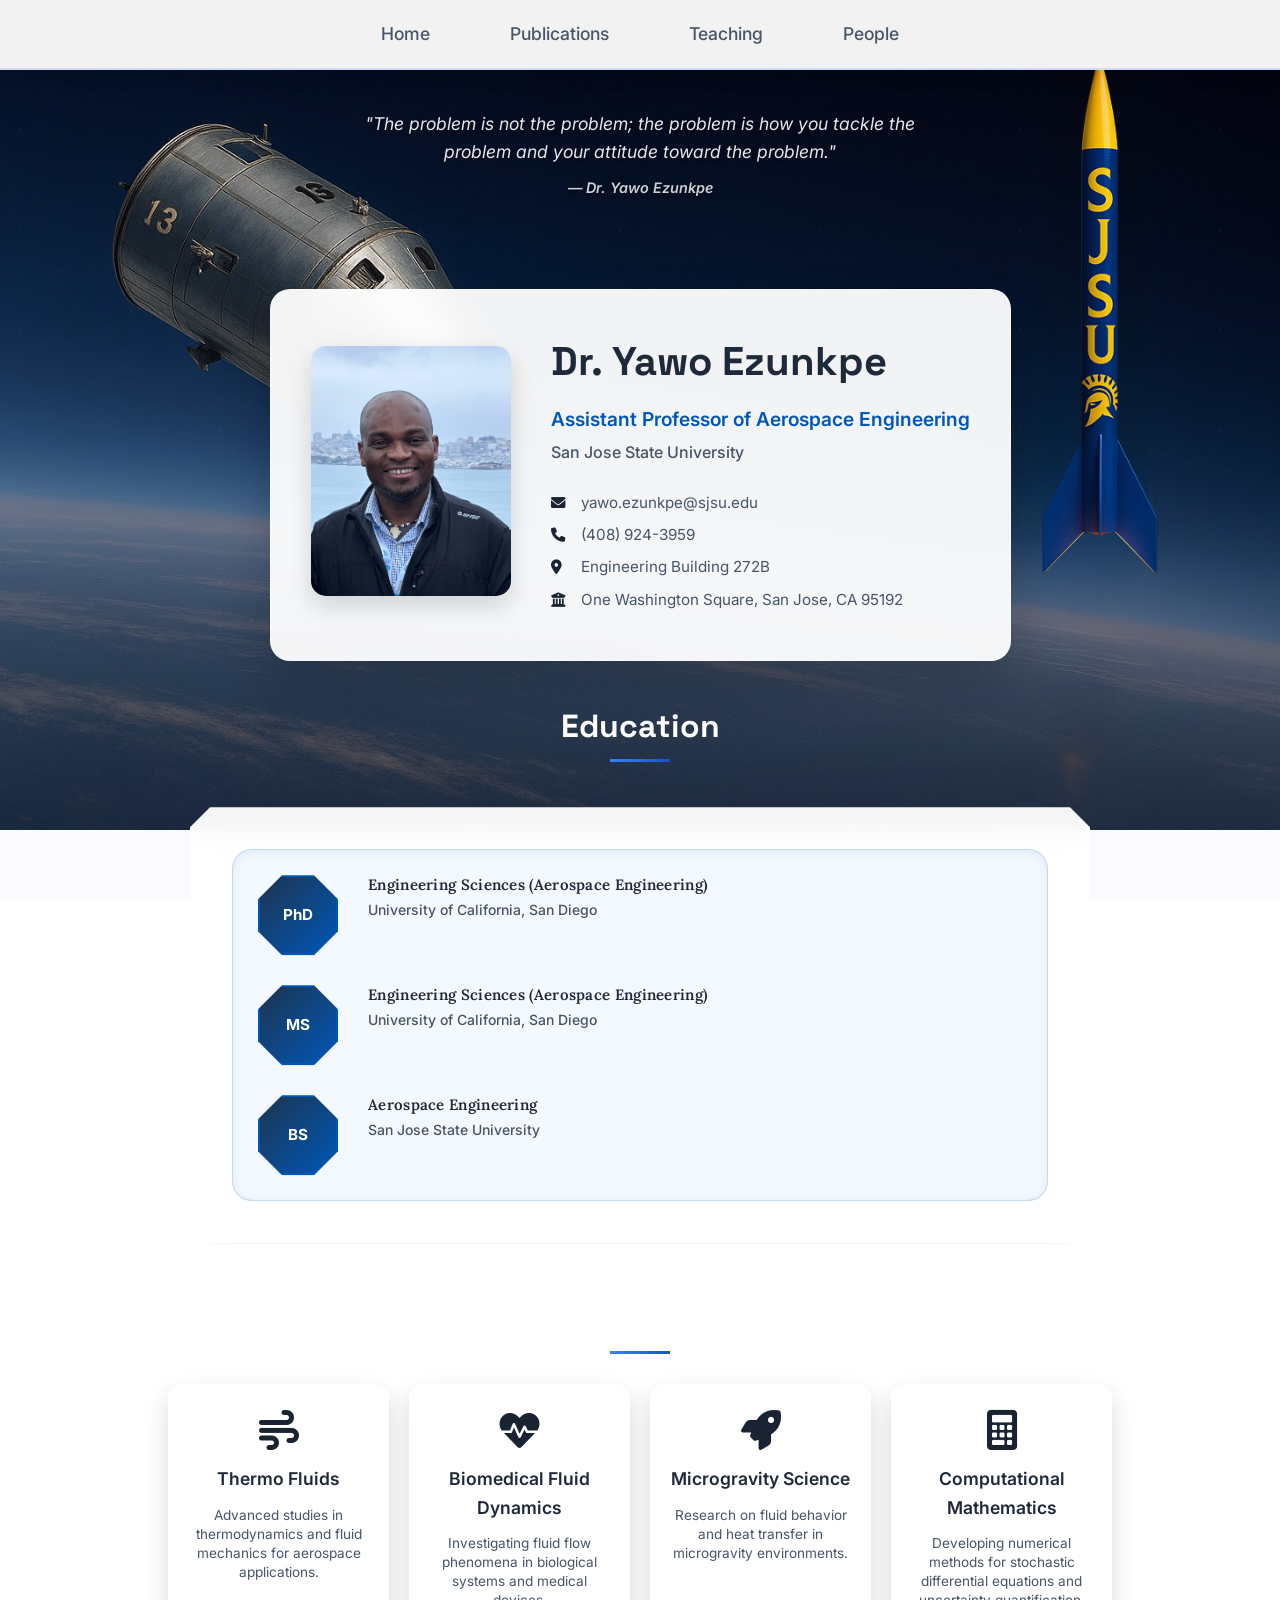
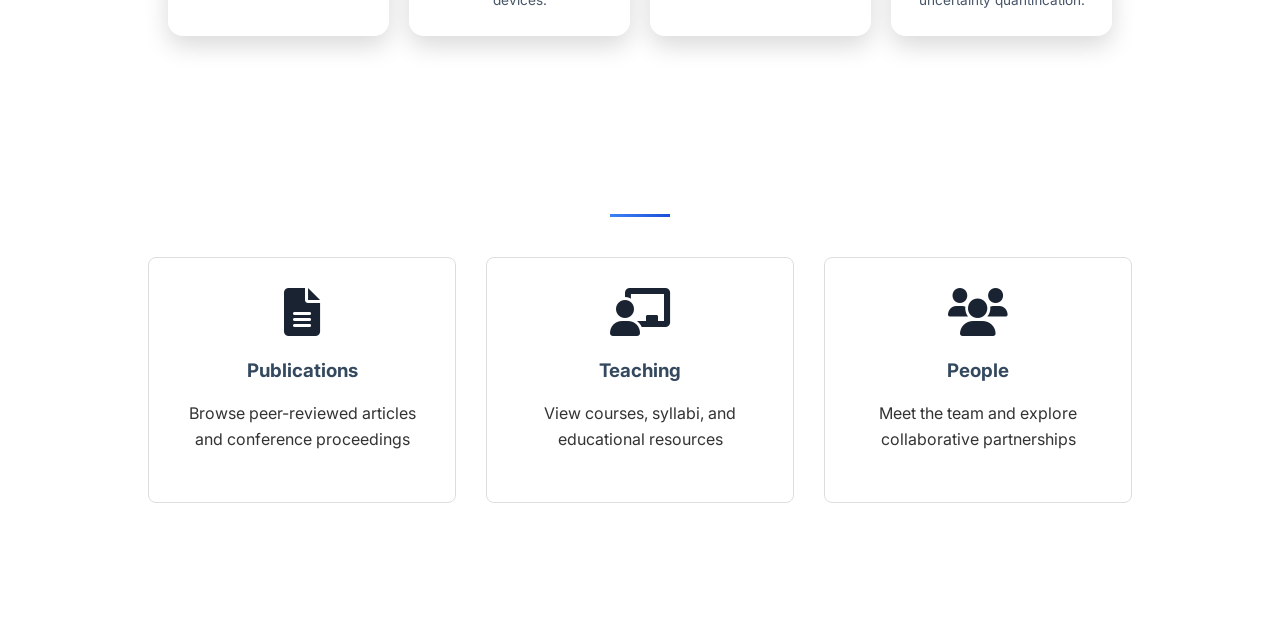
==== pages/index.html @ 95204a63 "Updates" ====
<!DOCTYPE html>
<html lang="en">
<head>
    <meta charset="UTF-8">
    <meta name="viewport" content="width=device-width, initial-scale=1.0">
    <title>Dr. Yawo Ezunkpe - Aerospace Engineering Faculty</title>
    <!-- OmniCMS Meta Tags -->
    <meta name="omnicms:title" content="Dr. Yawo Ezunkpe - Aerospace Engineering Faculty">
    <meta name="omnicms:description" content="Official faculty website for Dr. Yawo Ezunkpe, Assistant Professor of Aerospace Engineering at San Jose State University">
    <meta name="omnicms:keywords" content="aerospace engineering, professor, faculty, research, fluid dynamics, computational mathematics, SJSU">
    
    <!-- Stylesheets -->
    <link rel="preconnect" href="https://fonts.googleapis.com">
    <link rel="preconnect" href="https://fonts.gstatic.com" crossorigin>
    <link rel="preconnect" href="https://cdnjs.cloudflare.com" crossorigin>
    <link rel="stylesheet" href="../css/styles-new.css">
    <link rel="stylesheet" href="../css/formula-animation.css">
    <link rel="stylesheet" href="https://cdnjs.cloudflare.com/ajax/libs/font-awesome/6.0.0/css/all.min.css">
    <link href="https://fonts.googleapis.com/css2?family=Inter:wght@300;400;500;600;700&family=Lora:ital,wght@0,400;0,500;0,600;0,700;1,400;1,500&family=Space+Grotesk:wght@300;400;500;600;700&display=swap" rel="stylesheet">
    
</head>
<body>
    <!-- Space Background -->
    <div class="space-background">
    </div>
    <!-- Interactive elements -->
    <div class="contrail"></div>
    <div class="contrail"></div>
    <div class="site-wrapper">
    <header data-nav></header>

    <main>
        <div class="container">
            <div class="main-content">
                <!-- Hero Section with Professional Card -->
                <section class="hero-new">
                    <div class="hero-content">
                        <div class="quote-overlay">
                            <blockquote>
                                "The problem is not the problem; the problem is how you tackle the problem and your attitude toward the problem."
                                <cite>— Dr. Yawo Ezunkpe</cite>
                            </blockquote>
                        </div>

                        <div class="professor-card">
                            <div class="card-photo">
                                <img src="../assets/images/Professor.JPG" alt="Dr. Yawo Ezunkpe" class="professor-image" decoding="async" fetchpriority="high">
                            </div>
                            <div class="card-info">
                                <h1>Dr. Yawo Ezunkpe</h1>
                                <p class="title">Assistant Professor of Aerospace Engineering</p>
                                <p class="university">San Jose State University</p>
                                
                                <div class="contact-details">
                                    <p><i class="fas fa-envelope"></i> yawo.ezunkpe@sjsu.edu</p>
                                    <p><i class="fas fa-phone"></i> (408) 924-3959</p>
                                    <p><i class="fas fa-map-marker-alt"></i> Engineering Building 272B</p>
                                    <p><i class="fas fa-university"></i> One Washington Square, San Jose, CA 95192</p>
                                </div>
                            </div>
                        </div>

                        <!-- Education Section -->
                        <h2 class="education-title">Education</h2>
                        <div class="academic-overlay">
                            <div class="education-inner-container">
                                <div class="education-timeline">
                                    <div class="education-item">
                                        <div class="education-year">PhD</div>
                                        <div class="education-details">
                                            <h3>Engineering Sciences (Aerospace Engineering)</h3>
                                            <p>University of California, San Diego</p>
                                        </div>
                                    </div>
                                    <div class="education-item">
                                        <div class="education-year">MS</div>
                                        <div class="education-details">
                                            <h3>Engineering Sciences (Aerospace Engineering)</h3>
                                            <p>University of California, San Diego</p>
                                        </div>
                                    </div>
                                    <div class="education-item">
                                        <div class="education-year">BS</div>
                                        <div class="education-details">
                                            <h3>Aerospace Engineering</h3>
                                            <p>San Jose State University</p>
                                        </div>
                                    </div>
                                </div>
                            </div>
                        </div>
                    </div>
                </section>

                <!-- Research Focus Cards -->
                <section class="research-focus">
                    <h2>Research Focus</h2>
                    <div class="research-grid">
                        <div class="research-card">
                            <i class="fas fa-wind research-icon"></i>
                            <h3>Thermo Fluids</h3>
                            <p>Advanced studies in thermodynamics and fluid mechanics for aerospace applications.</p>
                        </div>
                        <div class="research-card">
                            <i class="fas fa-heartbeat research-icon"></i>
                            <h3>Biomedical Fluid Dynamics</h3>
                            <p>Investigating fluid flow phenomena in biological systems and medical devices.</p>
                        </div>
                        <div class="research-card">
                            <i class="fas fa-rocket research-icon"></i>
                            <h3>Microgravity Science</h3>
                            <p>Research on fluid behavior and heat transfer in microgravity environments.</p>
                        </div>
                        <div class="research-card">
                            <i class="fas fa-calculator research-icon"></i>
                            <h3>Computational Mathematics</h3>
                            <p>Developing numerical methods for stochastic differential equations and uncertainty quantification.</p>
                        </div>
                    </div>
                </section>

                <!-- Quick Links -->
                <section class="quick-links">
                    <h2>Explore My Work</h2>
                    <div class="links-grid">
                        <a href="publications.html" class="link-card">
                            <i class="fas fa-file-alt"></i>
                            <h3>Publications</h3>
                            <p>Browse peer-reviewed articles and conference proceedings</p>
                        </a>
                        <a href="teaching.html" class="link-card">
                            <i class="fas fa-chalkboard-teacher"></i>
                            <h3>Teaching</h3>
                            <p>View courses, syllabi, and educational resources</p>
                        </a>
                        <a href="people.html" class="link-card">
                            <i class="fas fa-users"></i>
                            <h3>People</h3>
                            <p>Meet the team and explore collaborative partnerships</p>
                        </a>
                    </div>
                </section>
            </div>
        </div>
    </main>

    </div>
    
    <script src="../js/navbar.js" defer></script>
    <script src="../js/main.js" defer></script>
    <script src="../js/aviation-theme.js" defer></script>
    <script src="../js/formula-animation.js" defer></script>
</body>
</html>
---- css/styles-new.css ----
/* Modern Aerospace Faculty Website Styles */

/* CSS Variables */
:root {
    --primary-color: #2c3e50;
    --secondary-color: #34495e;
    --accent-color: #0057b7;
    --accent-color-light: #6699cc;
    --text-color: #333;
    --light-bg: #f8f8f8;
    --light-gray: #e0e0e0;
    --border-color: #ddd;
    --max-width: 1024px;
    --sky-gradient: #000924;
    --equation-color: rgba(0, 87, 183, 0.9);
}

/* Reset and Base Styles */
* {
    margin: 0;
    padding: 0;
    box-sizing: border-box;
}

body {
    font-family: 'Inter', sans-serif;
    /*background: url('../assets/images/Background.png') no-repeat center center fixed;*/
    background: url('../assets/images/Background13.png') no-repeat center center fixed;
    background-position-y: -70px;

    /*background-color: #001F3F;*/
    /*background-color: #1F283B;*/
    /*background-color: #141C2F;*/
    background-size: cover;
    /*color: #ffffff;*/
    margin: 0;
    padding: 0;
    line-height: 1.6;
    min-height: 100vh;
    overflow-x: hidden;
}

/* Background Decoration */
.space-background {
    position: fixed;
    top: 0;
    left: 0;
    width: 100%;
    height: 100%;
    background: radial-gradient(ellipse at center, rgba(59, 130, 246, 0.05) 0%, rgba(99, 102, 241, 0.02) 100%);
    z-index: -2;
}

.space-background::before {
    content: '';
    position: absolute;
    top: 0;
    left: 0;
    width: 100%;
    height: 100%;
    background-image: 
        radial-gradient(2px 2px at 20px 30px, rgba(59, 130, 246, 0.1), transparent),
        radial-gradient(1px 1px at 40px 70px, rgba(99, 102, 241, 0.08), transparent),
        radial-gradient(1px 1px at 90px 40px, rgba(59, 130, 246, 0.06), transparent);
    background-repeat: repeat;
    background-size: 200px 100px;
    animation: twinkle 6s ease-in-out infinite alternate;
}

@keyframes twinkle {
    0% { opacity: 0.2; }
    100% { opacity: 0.8; }
}

/* Site Wrapper */
.site-wrapper {
    position: relative;
    min-height: 100vh;
    z-index: 1;
}

/* Navigation */
.main-navigation {
    background: rgba(255, 255, 255, 0.95);
    backdrop-filter: blur(10px);
    border-bottom: 2px solid rgba(59, 130, 246, 0.2);
    position: sticky;
    top: 0;
    z-index: 100;
    box-shadow: 0 2px 20px rgba(0, 0, 0, 0.1);
}

.main-navigation ul {
    display: flex;
    justify-content: center;
    list-style: none;
    padding: 20px 0;
    margin: 0;
}

.main-navigation li {
    margin: 0 25px;
}

.main-navigation a {
    color: #475569;
    text-decoration: none;
    font-weight: 500;
    font-size: 1.1rem;
    padding: 10px 15px;
    border-radius: 5px;
    transition: all 0.3s ease;
    position: relative;
}

.main-navigation a:hover,
.main-navigation a.active {
    color: #1e293b;
    background: rgba(59, 130, 246, 0.1);
    box-shadow: 0 0 15px rgba(59, 130, 246, 0.2);
}

/* Quote Section */
.site-quote {
    text-align: center;
    padding: 30px 20px;
    background: rgba(59, 130, 246, 0.05);
    border-bottom: 1px solid rgba(59, 130, 246, 0.1);
}

.site-quote blockquote {
    font-family: 'Lora', serif;
    font-style: italic;
    font-size: 1.2rem;
    color: #475569;
    max-width: 800px;
    margin: 0 auto;
}

.site-quote cite {
    display: block;
    margin-top: 10px;
    font-size: 1rem;
    color: #3b82f6;
    font-weight: 600;
}

/* Floating Equation */
.pde-top-right {
    position: fixed;
    top: 120px;
    right: 30px;
    z-index: 50;
    background: rgba(255, 255, 255, 0.95);
    border: 1px solid rgba(59, 130, 246, 0.2);
    border-radius: 10px;
    padding: 15px;
    backdrop-filter: blur(10px);
    animation: float 6s ease-in-out infinite;
    box-shadow: 0 4px 20px rgba(0, 0, 0, 0.1);
}

.equation-title {
    font-size: 0.8rem;
    color: #3b82f6;
    text-transform: uppercase;
    letter-spacing: 1px;
    margin-bottom: 5px;
}

.pde-equation-main {
    font-size: 1.2rem;
    color: #1e293b;
}

.pde-caption-main {
    font-size: 0.7rem;
    color: #64748b;
    margin-top: 5px;
}

@keyframes float {
    0%, 100% { transform: translateY(0px); }
    50% { transform: translateY(-10px); }
}

/* Container */
.container {
    max-width: var(--max-width);
    margin: 0 auto;
    padding: 0 20px;
}

/* Main Content */
.main-content {
    padding: 10px 0;
}

/* New Hero Section with Aerospace Theme */
.hero-new {
    position: relative;
    padding: 0px 10px;
    display: flex;
    justify-content: center;
    align-items: center;
    width: 100%;
}

.hero-content {
    display: flex;
    flex-direction: column;
    align-items: center;
    gap: 40px;
    width: 100%;
    max-width: 900px; /* Adjusted max-width */
}

.quote-overlay {
    text-align: center;
    width: 100%;
    max-width: 700px; /* Constrain quote width */
    margin: 0 auto 20px auto; /* Center horizontally and add space below */
    padding: 30px 20px; /* Add padding for better spacing */
}

.quote-overlay blockquote {
    color: rgba(255, 255, 255, 0.9);
    font-size: 1.1rem;
    font-style: italic;
    max-width: 600px;
    margin: 0 auto;
    text-shadow: 0 2px 4px rgba(0, 0, 0, 0.3);
}

.quote-overlay cite {
    display: block;
    margin-top: 10px;
    color: rgba(255, 255, 255, 0.8);
    font-size: 0.9rem;
    font-weight: 600;
}


.professor-card {
    background: rgba(255, 255, 255, 0.95);
    backdrop-filter: blur(15px);
    border-radius: 20px;
    padding: 40px;
    box-shadow: 0 25px 50px rgba(0, 0, 0, 0.2);
    border: 1px solid rgba(255, 255, 255, 0.3);
    display: flex;
    gap: 40px;
    align-items: center;
    max-width: 800px;
    z-index: 3;
    position: relative;
}

.card-photo {
    flex: 0 0 200px;
}

.professor-image {
    width: 200px;
    height: 250px;
    object-fit: cover;
    border-radius: 15px;
    box-shadow: 0 10px 25px rgba(0, 0, 0, 0.15);
}

.card-info {
    flex: 1;
}

.card-info h1 {
    font-family: 'Space Grotesk', sans-serif;
    font-size: 2.5rem;
    color: #1e293b;
    margin-bottom: 10px;
    font-weight: 700;
}

.card-info .title {
    font-size: 1.2rem;
    color: #0057b7;
    font-weight: 600;
    margin-bottom: 5px;
}

.card-info .university {
    font-size: 1rem;
    color: #475569;
    margin-bottom: 25px;
    font-weight: 500;
}

.contact-details p {
    display: flex;
    align-items: center;
    margin-bottom: 8px;
    color: #475569;
    font-size: 0.95rem;
}

.contact-details i {
    width: 18px;
    margin-right: 12px;
    color: #1a2332;
    font-size: 0.9rem;
}

/* Academic Background Overlay */
.academic-overlay {
    background: rgba(255, 255, 255, 0.95);
    backdrop-filter: blur(15px);
    padding: 30px;
    max-width: 900px;
    width: 100%;
    z-index: 10;
    height: fit-content;
    position: relative;
    /* Creative hexagonal shape */
    clip-path: polygon(20px 0%, calc(100% - 20px) 0%, 100% 20px, 100% calc(100% - 20px), calc(100% - 20px) 100%, 20px 100%, 0% calc(100% - 20px), 0% 20px);
    box-shadow: 0 15px 35px rgba(0, 0, 0, 0.2);
    border: 2px solid rgba(255, 255, 255, 0.3);
}

.education-inner-container {
    background: rgba(240, 248, 255, 0.8);
    backdrop-filter: blur(10px);
    border-radius: 20px;
    padding: 25px;
    margin: 10px;
    box-shadow: inset 0 2px 10px rgba(0, 87, 183, 0.1);
    border: 1px solid rgba(0, 87, 183, 0.2);
    position: relative;
}
/* .academic-overlay h2 {
    color: rgba(255, 255, 255, 0.9);
    font-size: 1.5rem;
    margin-bottom: 20px;
    font-weight: 600;
}

 .academic-overlay .education-timeline {
    display: flex;
    justify-content: center;
    gap: 60px;
}

.academic-overlay .education-item {
    display: flex;
    flex-direction: column;
    align-items: center;
    text-align: center;
    gap: 15px;
}*/

.academic-overlay .education-year {
    background: linear-gradient(135deg, #1d354f 0%, #0057b7 100%);
    color: #ffffff;
    border: 2px solid #0057b7;
    width: 80px;
    height: 80px;
    display: flex;
    align-items: center;
    justify-content: center;
    font-size: 0.95rem;
    text-align: center;
    font-weight: 700;
    position: relative;
    /* Creative hexagon shape */
    clip-path: polygon(30% 0%, 70% 0%, 100% 30%, 100% 70%, 70% 100%, 30% 100%, 0% 70%, 0% 30%);
    box-shadow: 0 8px 20px rgba(29, 53, 79, 0.4);
    transition: all 0.3s ease;
}

.academic-overlay .education-year:hover {
    transform: scale(1.1) rotate(5deg);
    box-shadow: 0 12px 30px rgba(29, 53, 79, 0.6);
}


.academic-overlay .education-details h3 {
    color: #1e293b;
    font-size: 15px;
    margin-bottom: 5px;
    font-weight: 600;
    line-height: 1.3;
    font-family: 'Lora', serif;
    letter-spacing: 0.02em;
}

.academic-overlay .education-details p {
    color: #475569;
    font-size: 14px;
    font-weight: 500;
    line-height: 1.4;
    font-family: 'Inter', sans-serif;
    margin: 0;
}

/* Hero Section */
.hero-section {
    margin-bottom: 40px;
}

.faculty-profile {
    background: rgba(255, 255, 255, 0.8);
    border-radius: 15px;
    padding: 40px;
    border: 1px solid rgba(226, 232, 240, 0.5);
    backdrop-filter: blur(10px);
    box-shadow: 0 8px 32px rgba(0, 0, 0, 0.1);
}

.profile-columns {
    display: flex;
    gap: 40px;
    align-items: flex-start;
}

.profile-left {
    flex: 0 0 300px;
}

.profile-photo {
    border-radius: 15px;
    overflow: hidden;
    box-shadow: 0 10px 30px rgba(0, 87, 183, 0.3);
}

.profile-photo img {
    width: 100%;
    height: auto;
    display: block;
}

.profile-right {
    flex: 1;
}

.profile-right h1 {
    font-family: 'Space Grotesk', sans-serif;
    font-size: 2.5rem;
    color: #1e293b;
    margin-bottom: 10px;
    font-weight: 600;
}

.professor-title {
    font-size: 1.2rem;
    color: #3b82f6;
    margin-bottom: 30px;
    line-height: 1.4;
}

.contact-info p {
    display: flex;
    align-items: center;
    margin-bottom: 10px;
    color: #475569;
}

.contact-info i {
    width: 20px;
    margin-right: 10px;
    color: #1a2332;
}

.contact-info a {
    color: #3b82f6;
    text-decoration: none;
}

.contact-info a:hover {
    color: #1e40af;
}

/* Aerospace Visual */
.aerospace-visual {
    height: 60px;
    margin: 40px 0;
    position: relative;
    overflow: hidden;
}

.flow-lines {
    position: absolute;
    top: 50%;
    left: 0;
    width: 100%;
    height: 2px;
    background: linear-gradient(90deg, transparent, rgba(0, 87, 183, 0.5), transparent);
    animation: flow 3s ease-in-out infinite;
}

@keyframes flow {
    0% { transform: translateX(-100%); }
    100% { transform: translateX(100%); }
}

/* Section Styles */
section {
    margin-bottom: 50px;
}

section h2 {
    font-family: 'Space Grotesk', sans-serif;
    font-size: 2rem;
    color: #ffffff;
    margin-bottom: 30px;
    position: relative;
    padding-bottom: 10px;
}

.education-title {
    margin-bottom: 5px;
}

.research-overview-title::after {
    display: none;
}

section h2::after {
    content: '';
    position: absolute;
    bottom: 0;
    left: 50%;
    transform: translateX(-50%);
    width: 60px;
    height: 3px;
    background: linear-gradient(90deg, #3b82f6, #1d4ed8);
}

.hero-section h2:nth-of-type(2)::after {
    display: none;
}


/* Research Focus Cards */
.research-focus {
    position: relative;
    z-index: 4;
    padding: 0 20px;
    text-align: center;
    
}

.research-grid {
    display: grid;
    grid-template-columns: repeat(4, 1fr);
    gap: 20px;
    max-width: 1000px;
    margin: 0 auto;
}

.research-card {
    background: rgba(255, 255, 255, 0.95);
    backdrop-filter: blur(15px);
    padding: 25px 20px;
    border-radius: 15px;
    text-align: center;
    transition: transform 0.3s ease, box-shadow 0.3s ease;
    border: 1px solid rgba(255, 255, 255, 0.3);
    box-shadow: 0 10px 25px rgba(0, 0, 0, 0.15);
}

.research-card:hover {
    transform: translateY(-8px);
    box-shadow: 0 15px 35px rgba(0, 0, 0, 0.2);
}

.research-icon {
    font-size: 2.5rem;
    color: #1a2332;
    margin-bottom: 15px;
}

.research-card h3 {
    font-size: 1.1rem;
    color: #1e293b;
    margin-bottom: 12px;
    font-weight: 600;
}

.research-card p {
    color: #475569;
    font-size: 0.85rem;
    line-height: 1.4;
}

/* Education Timeline */
.education-timeline {
    display: flex;
    flex-direction: column;
    gap: 30px;
}

.education-item {
    display: flex;
    gap: 30px;
    align-items: flex-start;
}

.education-year {
    flex: 0 0 80px;
    background: rgba(26, 35, 50, 0.1);
    color: #1a2332;
    padding: 10px;
    border-radius: 8px;
    text-align: center;
    font-weight: 600;
    border: 1px solid rgba(59, 130, 246, 0.2);
}

.education-details h3 {
    color: #1e293b;
    margin-bottom: 5px;
}

.education-details p {
    color: #1a2332;
}

/* Publications Styles */
.publications-content h2 {
    color: #1e293b;
    border-bottom: 1px solid #ddd;
    padding-bottom: 10px;
    margin-bottom: 25px;
    margin-top: 30px;
    font-family: 'Lora', serif;
    font-size: 24px;
    font-weight: 500;
    letter-spacing: 0.03em;
}

.publications-intro {
    margin-bottom: 2.5rem;
    font-family: 'Inter', sans-serif;
    line-height: 1.6;
    color: #475569;
    max-width: 95%;
    font-size: 14.5px;
}

.publications-intro a {
    color: #0057b7;
    text-decoration: none;
    transition: color 0.2s ease;
}

.publications-intro a:hover {
    text-decoration: underline;
}

.publication-section {
    margin-top: 20px;
}

.publication-list {
    list-style: none;
    padding-left: 0;
    font-size: 14px;
    font-family: 'Inter', sans-serif;
    color: #475569;
}

.publication-list li {
    position: relative;
    padding: 0.6rem 0;
    margin-bottom: 0.7rem;
    line-height: 1.5;
    border-bottom: 1px dotted #eaeaea;
    color: #475569;
}

.publication-list li:last-child {
    border-bottom: none;
}

.publication-list li strong {
    font-weight: 600;
    margin-bottom: 0.2rem;
    font-family: 'Lora', serif;
    letter-spacing: 0.02em;
    font-size: 15px;
    color: #1e293b;
}

.publication-list em {
    font-style: italic;
    font-family: 'Inter', sans-serif;
    font-size: 0.9em;
    color: #64748b;
    font-weight: 500;
}

.publication-list a {
    color: #0057b7;
    text-decoration: none;
    transition: color 0.2s ease;
}

.publication-list a:hover {
    text-decoration: underline;
}

/* Quick Links */
.quick-links {
    padding: 60px 0;
    margin-top: 60px;
}

.quick-links h2 {
    text-align: center;
    margin-bottom: 40px;
    color: #ffffff;
}

.links-grid {
    display: grid;
    grid-template-columns: repeat(auto-fit, minmax(250px, 1fr));
    gap: 30px;
}

.link-card {
    background: white;
    padding: 30px;
    border-radius: 8px;
    text-align: center;
    transition: transform 0.3s ease, box-shadow 0.3s ease;
    border: 1px solid var(--border-color);
    text-decoration: none;
}

.link-card:hover {
    transform: translateY(-5px);
    box-shadow: 0 10px 30px rgba(0, 0, 0, 0.1);
}

.link-card i {
    font-size: 3rem;
    color: #1a2332;
    margin-bottom: 20px;
}

.link-card h3 {
    margin-bottom: 15px;
    color: var(--secondary-color);
    text-decoration: none;
}

.link-card p {
    color: var(--text-color);
    margin-bottom: 20px;
}

.link-card .btn {
    background: var(--accent-color);
    color: white;
    padding: 10px 20px;
    text-decoration: none;
    border-radius: 5px;
    display: inline-block;
    transition: background-color 0.3s ease;
}

.link-card .btn:hover {
    background: var(--secondary-color);
}

/* People Page Styles */
.people-content h1 {
    margin-bottom: 30px;
    color: #1e293b;
    border-bottom: 1px solid #ddd;
    padding-bottom: 10px;
    font-family: 'Lora', serif;
    font-size: 24px;
    font-weight: 500;
    letter-spacing: 0.03em;
}

.people-content h2 {
    color: #1e293b;
    border-bottom: 1px solid #ddd;
    padding-bottom: 10px;
    margin-bottom: 25px;
    margin-top: 30px;
    font-family: 'Lora', serif;
    font-size: 24px;
    font-weight: 500;
    letter-spacing: 0.03em;
}

.people-content p {
    color: #475569;
    font-family: 'Inter', sans-serif;
    font-size: 14px;
    line-height: 1.5;
    margin-bottom: 0.7rem;
}

.group-intro {
    margin-bottom: 40px;
    max-width: 800px;
}

.people-section {
    margin-bottom: 50px;
}

.people-section h2 {
    margin-bottom: 20px;
    color: var(--secondary-color);
    border-bottom: 1px solid var(--border-color);
    padding-bottom: 10px;
}

.people-grid {
    display: grid;
    grid-template-columns: repeat(auto-fill, minmax(250px, 1fr));
    gap: 20px;
    margin-top: 20px;
}

.person-container {
    width: 100%;
}

.person-container img {
    width: 100%;
    height: auto;
    display: block;
}

.person-card {
    border: 1px solid var(--border-color);
    border-radius: 5px;
    overflow: hidden;
    transition: transform 0.3s ease, box-shadow 0.3s ease;
}

.person-card:hover {
    transform: translateY(-5px);
    box-shadow: 0 5px 15px rgba(0,0,0,0.1);
}

.person-photo {
    height: 200px;
    overflow: hidden;
}

.person-photo img {
    width: 100%;
    height: 100%;
    object-fit: cover;
    transition: transform 0.5s ease;
}

.person-card:hover .person-photo img {
    transform: scale(1.05);
}

.person-info {
    padding: 20px;
}

.person-info h3 {
    margin: 0 0 5px 0;
    font-size: 1.2rem;
}

.professor-title {
    font-size: 1.1rem;
    font-weight: 600;
    margin-bottom: 15px;
    color: #444;
}

.person-title {
    color: var(--secondary-color);
    font-style: italic;
    margin-bottom: 10px;
    font-size: 0.9rem;
}

.person-research {
    margin-bottom: 15px;
    font-size: 0.95rem;
}

.person-links {
    display: flex;
    gap: 15px;
}

.person-links a {
    color: var(--accent-color);
    font-size: 1.2rem;
    transition: color 0.3s ease;
}

.person-links a:hover {
    color: var(--secondary-color);
}

.alumni-list {
    margin-top: 20px;
}

.alumni-item {
    display: flex;
    margin-bottom: 25px;
    padding-bottom: 25px;
    border-bottom: 1px dotted var(--light-gray);
}

.alumni-item:last-child {
    border-bottom: none;
}

.alumni-year {
    flex: 0 0 80px;
    font-weight: 700;
    color: var(--accent-color);
}

.alumni-info {
    flex: 1;
}

.alumni-info h3 {
    margin-top: 0;
    margin-bottom: 5px;
}

.alumni-degree {
    font-weight: 600;
    margin-bottom: 5px;
}

.alumni-thesis {
    font-style: italic;
    margin-bottom: 5px;
    font-size: 0.95rem;
}

.alumni-current {
    color: var(--secondary-color);
    font-size: 0.95rem;
}

.collaborators-grid {
    display: grid;
    grid-template-columns: repeat(auto-fill, minmax(300px, 1fr));
    gap: 40px;
    margin-bottom: 50px;
}

.collaborator-card {
    background-color: var(--light-bg);
    padding: 20px;
    border-radius: 5px;
    border-left: 4px solid var(--accent-color);
}

.collaborator-card h3 {
    margin-top: 0;
    margin-bottom: 5px;
}

.collaborator-affiliation {
    font-style: italic;
    color: var(--secondary-color);
    margin-bottom: 10px;
    font-size: 0.9rem;
}

.join-group {
    background-color: var(--light-bg);
    padding: 25px;
    border-radius: 5px;
    margin-top: 20px;
}

.join-group h3 {
    margin-top: 0;
    margin-bottom: 15px;
    color: var(--secondary-color);
}

.join-group p {
    margin-bottom: 15px;
}

/* Mentored Research Section */
.mentored-research {
    margin-top: 50px;
    margin-bottom: 50px;
}

.mentored-research h3 {
    color: #1e293b;
    font-weight: 600;
    margin-bottom: 0.2rem;
    font-family: 'Lora', serif;
    letter-spacing: 0.02em;
    font-size: 15px;
}

.mentored-research > p {
    color: #475569;
    font-family: 'Inter', sans-serif;
    font-size: 14px;
    line-height: 1.5;
    margin-bottom: 0.7rem;
}

.research-list h4 {
    color: #1e293b;
    font-weight: 600;
    margin-bottom: 0.2rem;
    font-family: 'Lora', serif;
    letter-spacing: 0.02em;
    font-size: 15px;
    margin-top: 30px;
    border-bottom: 2px solid #0057b7;
    padding-bottom: 5px;
    display: inline-block;
}

.research-list h4:first-child {
    margin-top: 0;
}

.research-list ul {
    list-style: none;
    padding-left: 0;
    margin-bottom: 25px;
}

.research-list li {
    position: relative;
    padding-left: 20px;
    margin-bottom: 12px;
    color: #475569;
    font-family: 'Inter', sans-serif;
    font-size: 14px;
    line-height: 1.5;
}

.research-list li::before {
    content: "•";
    color: #0057b7;
    font-weight: bold;
    position: absolute;
    left: 0;
    font-size: 1.2rem;
}

/* Research Content Styles */
.research-content h2 {
    color: #1e293b;
    border-bottom: 1px solid #ddd;
    padding-bottom: 10px;
    margin-bottom: 25px;
    margin-top: 30px;
    font-family: 'Lora', serif;
    font-size: 24px;
    font-weight: 500;
    letter-spacing: 0.03em;
}

.research-content p {
    color: #475569;
    margin-bottom: 2.5rem;
    font-family: 'Inter', sans-serif;
    line-height: 1.6;
    font-size: 14.5px;
}

.research-content h3 {
    color: #1e293b;
    font-weight: 600;
    margin-bottom: 0.2rem;
    font-family: 'Lora', serif;
    letter-spacing: 0.02em;
    font-size: 15px;
}

.research-content ul li {
    color: #475569;
    font-family: 'Inter', sans-serif;
    font-size: 14px;
    line-height: 1.5;
    margin-bottom: 0.7rem;
}

/* Content Container Styles */
.content-container {
    background: rgba(255, 255, 255, 0.95);
    backdrop-filter: blur(15px);
    border-radius: 15px;
    padding: 40px;
    margin: 20px 0;
    box-shadow: 0 10px 30px rgba(0, 0, 0, 0.2);
    border: 1px solid rgba(255, 255, 255, 0.3);
}

.content-container h2 {
    color: #1e293b;
    margin-bottom: 20px;
}

.content-container h3 {
    color: #2c3e50;
    margin-bottom: 15px;
}

.content-container p {
    color: #475569;
    line-height: 1.6;
}

.content-container ul li {
    color: #475569;
}

.content-container a {
    color: #0057b7;
}

.content-container a:hover {
    color: #003d82;
}

/* Teaching Content Styles */
.teaching-content h2 {
    color: #1e293b !important;
    border-bottom: 1px solid #ddd !important;
    padding-bottom: 10px !important;
    margin-bottom: 25px !important;
    margin-top: 30px !important;
    font-family: 'Lora', serif !important;
    font-size: 24px !important;
    font-weight: 500 !important;
    letter-spacing: 0.03em !important;
}

.teaching-content h3 {
    color: #1e293b !important;
    font-weight: 600 !important;
    margin-bottom: 0.2rem !important;
    font-family: 'Lora', serif !important;
    letter-spacing: 0.02em !important;
    font-size: 15px !important;
}

.teaching-content p {
    color: #475569 !important;
    font-family: 'Inter', sans-serif !important;
    font-size: 14px !important;
    line-height: 1.5 !important;
    margin-bottom: 0.7rem !important;
}

.course-item h3 {
    color: #1e293b !important;
    font-weight: 600 !important;
    margin-bottom: 0.2rem !important;
    font-family: 'Lora', serif !important;
    letter-spacing: 0.02em !important;
    font-size: 15px !important;
}

.course-item p {
    color: #475569 !important;
    font-family: 'Inter', sans-serif !important;
    font-size: 14px !important;
    line-height: 1.5 !important;
    margin-bottom: 0.7rem !important;
}

.course-item a {
    color: #0057b7 !important;
}

/* Research Page Contact Section */
.contact-container {
    display: flex;
    gap: 40px;
    align-items: center;
    margin-top: 30px;
}

.contact-text {
    flex: 1;
}

.campus-image {
    flex: 0 0 300px;
}

.campus-photo {
    width: 100%;
    height: 200px;
    object-fit: cover;
    border-radius: 8px;
    border: 1px solid var(--border-color);
}

/* Responsive Design for New Format */
@media (max-width: 768px) {
    .professor-card {
        flex-direction: column;
        text-align: center;
        padding: 30px 20px;
        margin: 0 20px;
    }
    
    .card-photo {
        flex: none;
        align-self: center;
    }
    
    .professor-image {
        width: 180px;
        height: 220px;
    }
    
    .card-info h1 {
        font-size: 2rem;
    }
    
    .quote-overlay {
        top: 40px;
        padding: 0 20px;
    }
    
    .quote-overlay blockquote {
        font-size: 1rem;
    }
    
    .hero-new {
        min-height: 70vh;
        padding: 40px 0;
    }
    
    .academic-overlay {
        position: static;
        margin: 20px;
        max-width: none;
    }
    
    .research-grid {
        grid-template-columns: repeat(2, 1fr);
        gap: 15px;
    }
    
    .research-focus {
        margin-top: 20px;
    }
    
    .contact-container {
        flex-direction: column;
        gap: 20px;
    }
    
    .campus-image {
        flex: none;
        width: 100%;
    }
    
    .campus-photo {
        height: 150px;
    }
}

/* Responsive Design */
@media (max-width: 768px) {
    .container {
        padding: 0 15px;
    }
    
    .main-navigation ul {
        flex-wrap: wrap;
        justify-content: center;
        padding: 15px 0;
    }
    
    .main-navigation li {
        margin: 5px 10px;
    }
    
    .pde-top-right {
        position: relative;
        top: 0;
        right: 0;
        margin-bottom: 20px;
        text-align: center;
    }
    
    .profile-columns {
        flex-direction: column;
        text-align: center;
    }
    
    .profile-left {
        flex: none;
        margin-bottom: 30px;
    }
    
    .profile-right h1 {
        font-size: 2rem;
    }
    
    .research-grid {
        grid-template-columns: repeat(2, 1fr);
        gap: 20px;
    }
    
    .links-grid {
        grid-template-columns: 1fr;
    }
    
    .education-item {
        flex-direction: column;
        text-align: center;
    }
    
    .education-year {
        align-self: center;
    }
    
    section h2 {
        font-size: 1.6rem;
    }
}

@media (max-width: 480px) {
    .faculty-profile {
        padding: 20px;
    }
    
    .profile-right h1 {
        font-size: 1.8rem;
    }
    
    .site-quote blockquote {
        font-size: 1rem;
    }
}
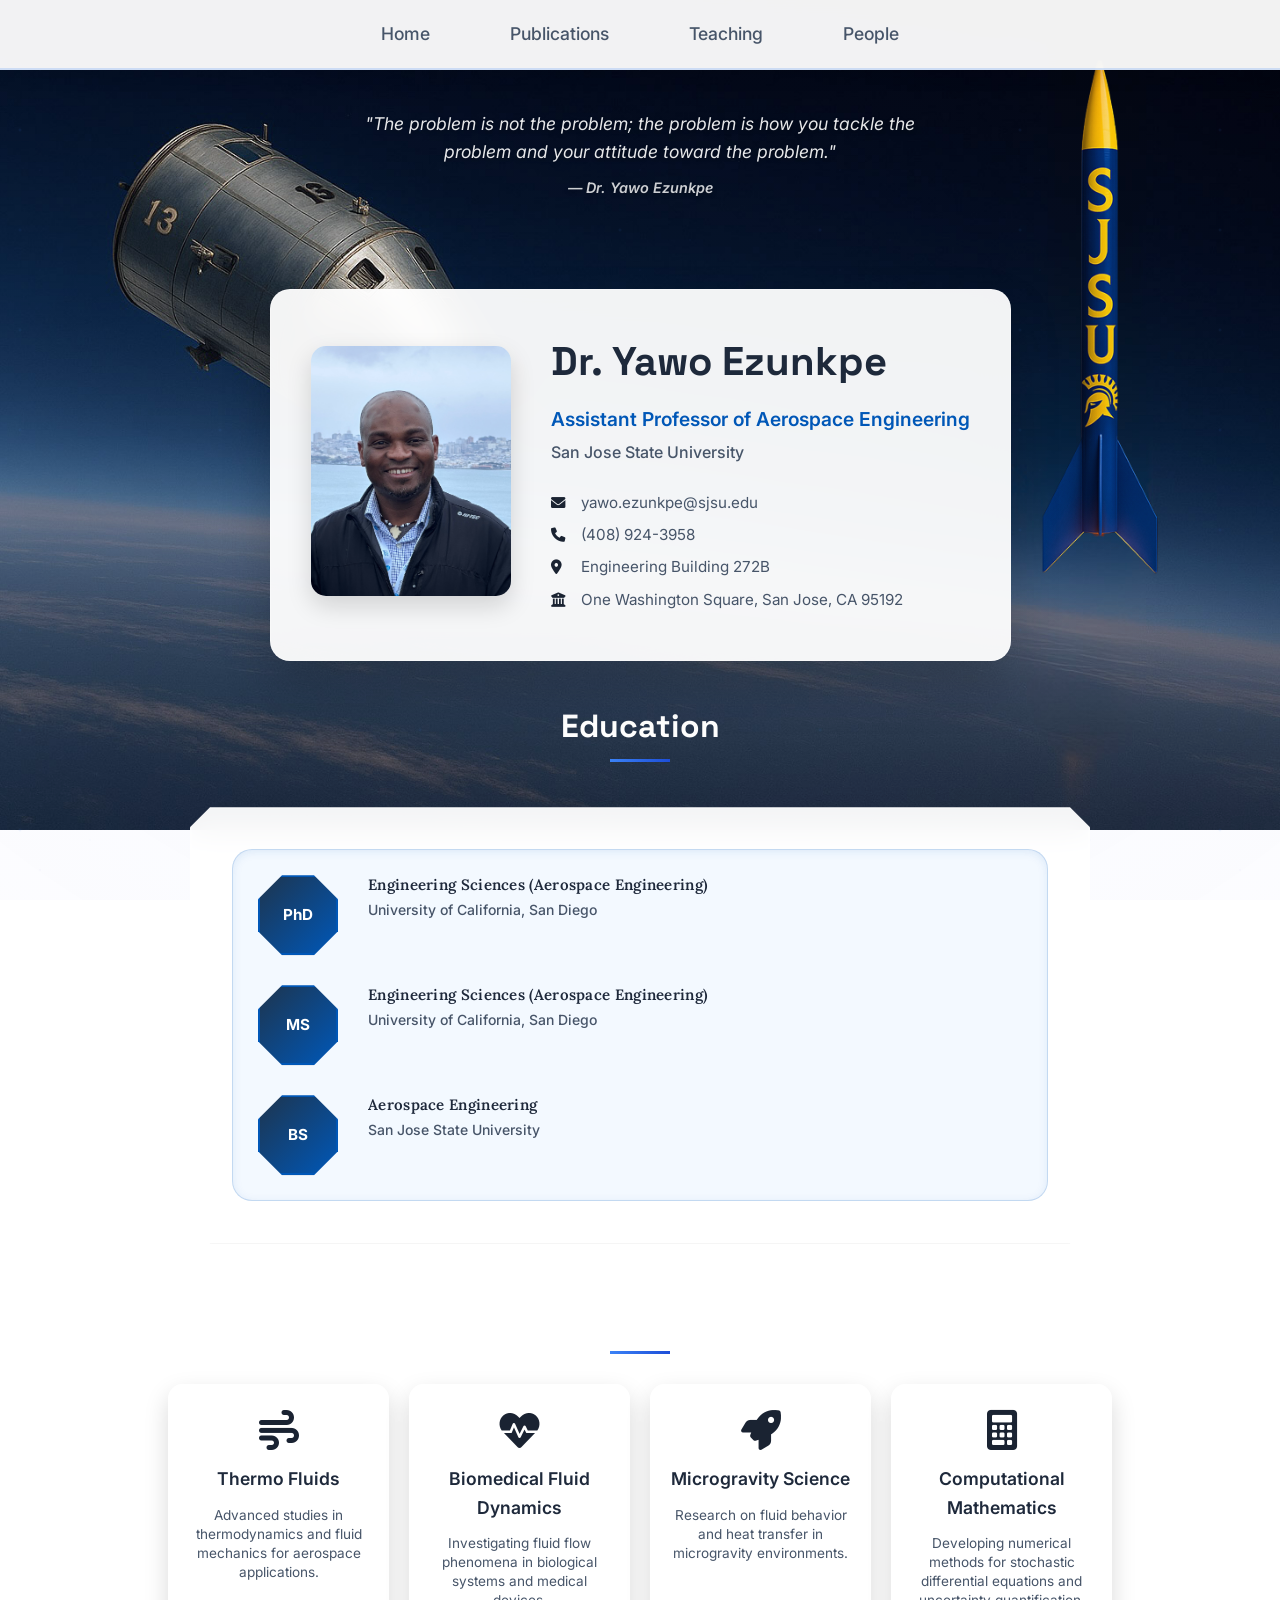
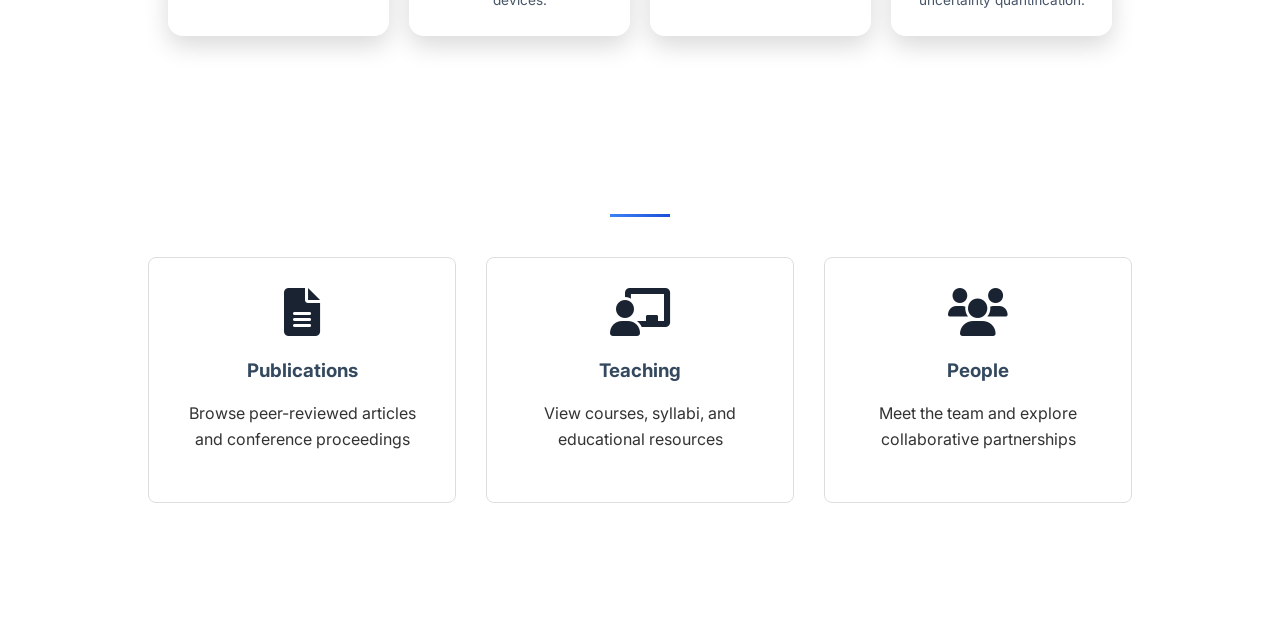
==== commit 3be61235: "Updates" ====
--- a/pages/index.html
+++ b/pages/index.html
@@ -14,7 +14,6 @@
     <link rel="preconnect" href="https://fonts.gstatic.com" crossorigin>
     <link rel="preconnect" href="https://cdnjs.cloudflare.com" crossorigin>
     <link rel="stylesheet" href="../css/styles-new.css">
-    <link rel="stylesheet" href="../css/formula-animation.css">
     <link rel="stylesheet" href="https://cdnjs.cloudflare.com/ajax/libs/font-awesome/6.0.0/css/all.min.css">
     <link href="https://fonts.googleapis.com/css2?family=Inter:wght@300;400;500;600;700&family=Lora:ital,wght@0,400;0,500;0,600;0,700;1,400;1,500&family=Space+Grotesk:wght@300;400;500;600;700&display=swap" rel="stylesheet">
     
@@ -53,7 +52,7 @@
                                 
                                 <div class="contact-details">
                                     <p><i class="fas fa-envelope"></i> yawo.ezunkpe@sjsu.edu</p>
-                                    <p><i class="fas fa-phone"></i> (408) 924-3959</p>
+                                    <p><i class="fas fa-phone"></i> (408) 924-3958</p>
                                     <p><i class="fas fa-map-marker-alt"></i> Engineering Building 272B</p>
                                     <p><i class="fas fa-university"></i> One Washington Square, San Jose, CA 95192</p>
                                 </div>
@@ -148,7 +147,5 @@
     
     <script src="../js/navbar.js" defer></script>
     <script src="../js/main.js" defer></script>
-    <script src="../js/aviation-theme.js" defer></script>
-    <script src="../js/formula-animation.js" defer></script>
 </body>
 </html>
--- a/css/styles-new.css
+++ b/css/styles-new.css
@@ -90,7 +90,45 @@
     box-shadow: 0 2px 20px rgba(0, 0, 0, 0.1);
 }
 
-.main-navigation ul {
+.main-navigation {
+    display: flex;
+    align-items: center;
+    justify-content: center;
+    padding: 0 20px;
+}
+
+.main-navigation .nav-toggle {
+    display: none;
+    background: transparent;
+    border: none;
+    padding: 12px;
+    margin-right: 10px;
+    cursor: pointer;
+}
+
+.main-navigation .nav-toggle span {
+    display: block;
+    width: 24px;
+    height: 2px;
+    margin: 5px 0;
+    background: #475569;
+    transition: transform 0.2s ease, opacity 0.2s ease;
+}
+
+.main-navigation .nav-toggle.open span:nth-child(1) {
+    transform: translateY(7px) rotate(45deg);
+}
+
+.main-navigation .nav-toggle.open span:nth-child(2) {
+    opacity: 0;
+}
+
+.main-navigation .nav-toggle.open span:nth-child(3) {
+    transform: translateY(-7px) rotate(-45deg);
+}
+
+.main-navigation ul,
+.main-navigation .nav-links {
     display: flex;
     justify-content: center;
     list-style: none;
@@ -1285,14 +1323,40 @@
         padding: 0 15px;
     }
     
-    .main-navigation ul {
+    .main-navigation {
+        justify-content: space-between;
+        padding: 10px 20px;
         flex-wrap: wrap;
+    }
+    
+    .main-navigation .nav-toggle {
+        display: inline-flex;
+        flex-direction: column;
         justify-content: center;
-        padding: 15px 0;
+        align-items: center;
+    }
+    
+    .main-navigation .nav-links {
+        width: 100%;
+        flex-direction: column;
+        gap: 8px;
+        display: none;
+        padding: 10px 0 5px;
+    }
+    
+    .main-navigation .nav-links.open {
+        display: flex;
     }
     
     .main-navigation li {
-        margin: 5px 10px;
+        margin: 0;
+        text-align: center;
+    }
+    
+    .main-navigation a {
+        display: block;
+        padding: 12px;
+        width: 100%;
     }
     
     .pde-top-right {
@@ -1353,3 +1417,30 @@
         font-size: 1rem;
     }
 }
+
+@media (max-width: 600px) {
+    .hero-content {
+        padding: 0 12px;
+    }
+    
+    .quote-overlay {
+        padding: 20px 12px;
+    }
+    
+    .education-timeline {
+        gap: 12px;
+    }
+    
+    .research-grid {
+        grid-template-columns: 1fr;
+        gap: 14px;
+    }
+    
+    .links-grid {
+        grid-template-columns: 1fr;
+    }
+    
+    .professor-card {
+        margin: 0 10px;
+    }
+}
